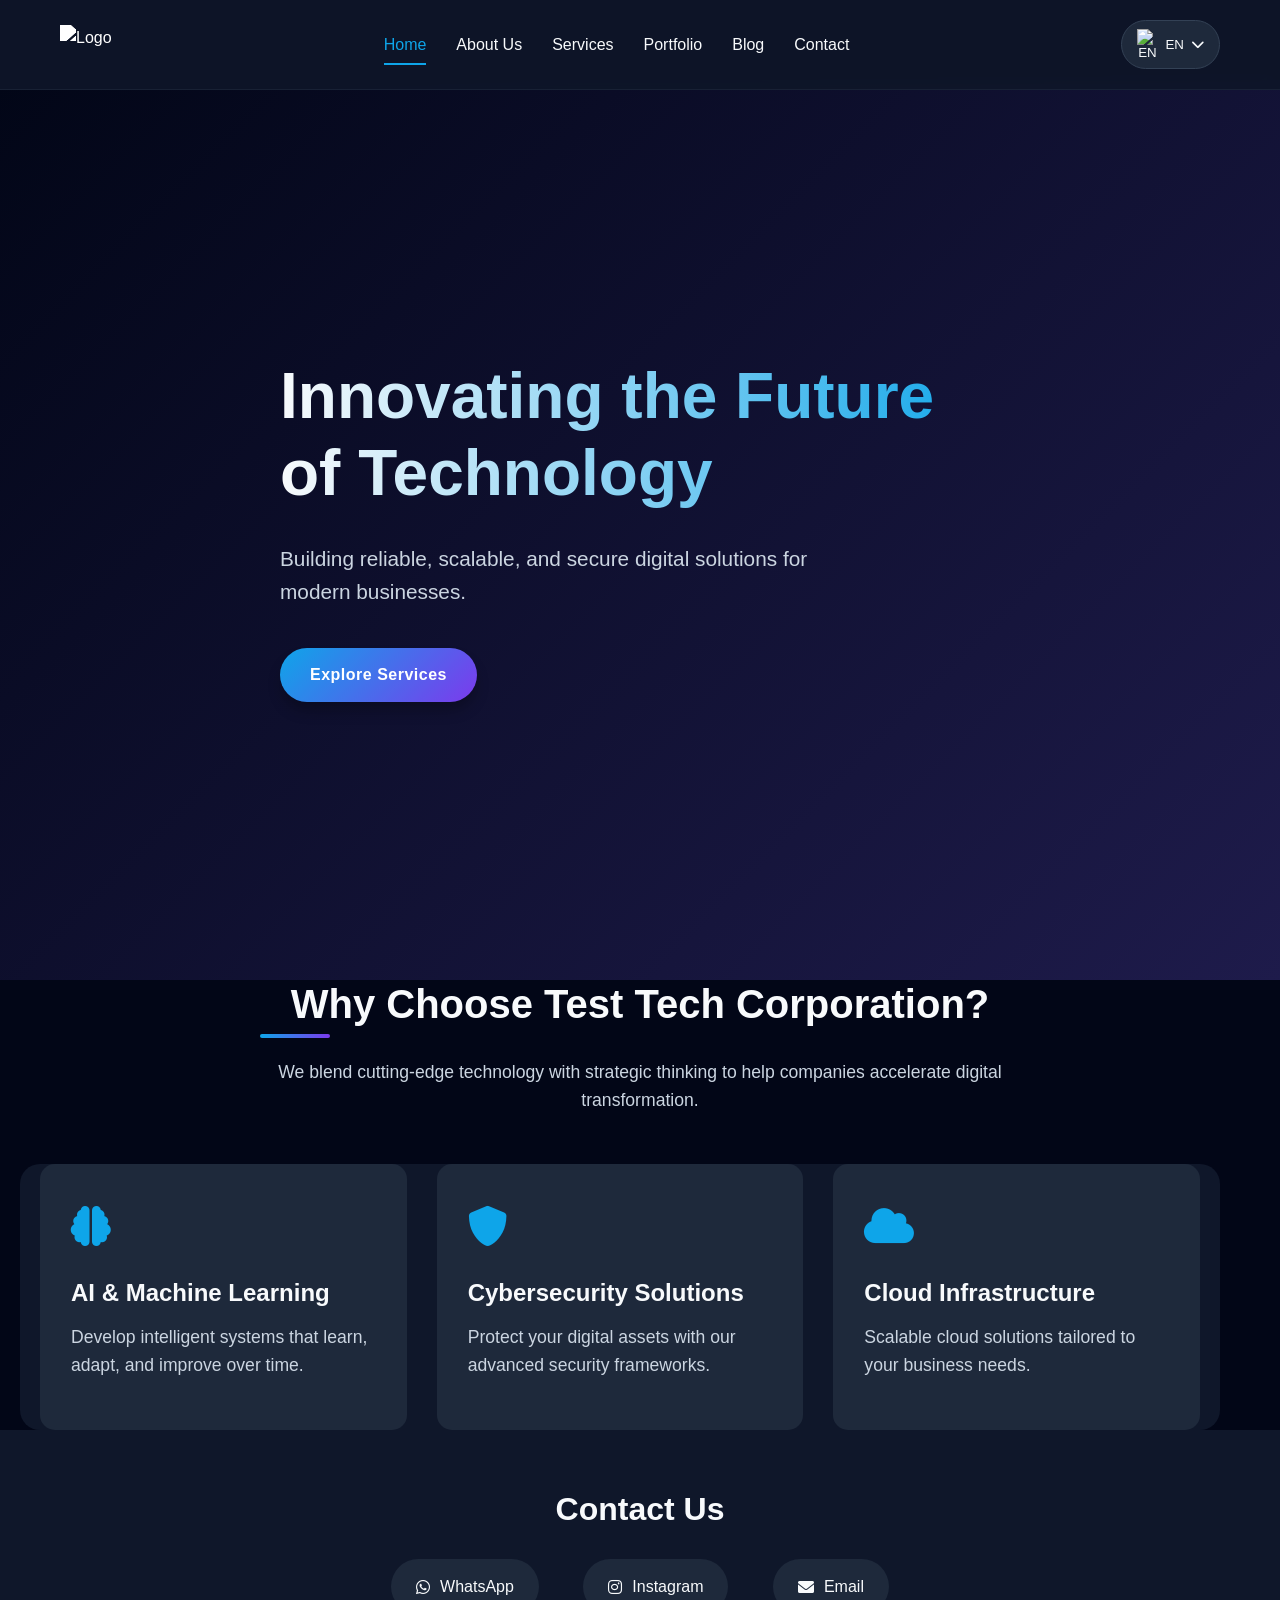
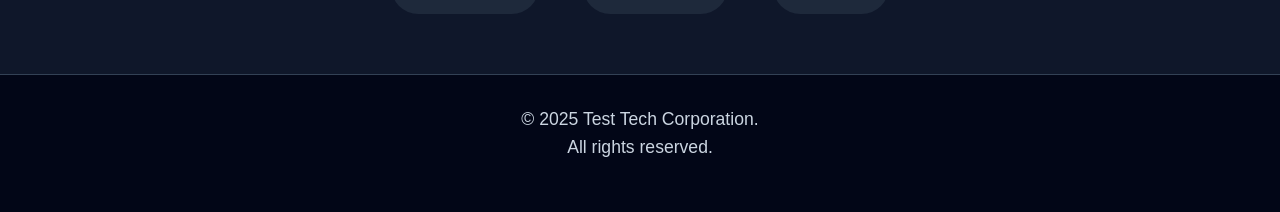
==== index.html @ 6e0b2f10 "index.html" ====
<!DOCTYPE html>
<html lang="en">
<head>
  <meta charset="UTF-8" />
  <meta name="viewport" content="width=device-width, initial-scale=1.0" />
  <title>Test Tech Corporation | Innovative Technology Solutions</title>
  
  <!-- Style -->
  <link rel="stylesheet" href="https://cdnjs.cloudflare.com/ajax/libs/font-awesome/6.0.0-beta3/css/all.min.css">
  <style>
    /* CSS Reset and Base Styles */
    * {
      margin: 0;
      padding: 0;
      box-sizing: border-box;
      font-family: 'Segoe UI', Tahoma, Geneva, Verdana, sans-serif;
    }

    :root {
      --primary-color: #0ea5e9;
      --primary-dark: #0284c7;
      --secondary-color: #7c3aed;
      --dark-bg: #0f172a;
      --darker-bg: #020617;
      --card-bg: #1e293b;
      --card-hover: #334155;
      --text-light: #f8fafc;
      --text-gray: #cbd5e1;
      --border-color: #334155;
      --success-color: #10b981;
      --shadow: 0 10px 15px -3px rgba(0, 0, 0, 0.3);
      --transition: all 0.3s ease;
    }

    body {
      background-color: var(--darker-bg);
      color: var(--text-light);
      line-height: 1.6;
      overflow-x: hidden;
    }

    .container {
      width: 100%;
      max-width: 1200px;
      margin: 0 auto;
      padding: 0 20px;
    }

    a {
      text-decoration: none;
      color: inherit;
      transition: var(--transition);
    }

    .btn {
      display: inline-block;
      background: linear-gradient(135deg, var(--primary-color), var(--secondary-color));
      color: white;
      padding: 14px 30px;
      border-radius: 50px;
      font-weight: 600;
      letter-spacing: 0.5px;
      border: none;
      cursor: pointer;
      transition: var(--transition);
      text-align: center;
      box-shadow: var(--shadow);
    }

    .btn:hover {
      transform: translateY(-3px);
      box-shadow: 0 15px 20px -5px rgba(14, 165, 233, 0.3);
    }

    section {
      padding: 80px 0;
    }

    h1, h2, h3, h4 {
      font-weight: 700;
      line-height: 1.2;
      margin-bottom: 20px;
    }

    h1 {
      font-size: 3.5rem;
    }

    h2 {
      font-size: 2.5rem;
      position: relative;
      display: inline-block;
    }

    h2:after {
      content: '';
      position: absolute;
      bottom: -10px;
      left: 0;
      width: 70px;
      height: 4px;
      background: linear-gradient(90deg, var(--primary-color), var(--secondary-color));
      border-radius: 2px;
    }

    p {
      color: var(--text-gray);
      font-size: 1.1rem;
      margin-bottom: 20px;
    }

    /* Header & Navigation */
    header {
      position: fixed;
      top: 0;
      left: 0;
      width: 100%;
      z-index: 1000;
      background-color: rgba(15, 23, 42, 0.9);
      backdrop-filter: blur(10px);
      border-bottom: 1px solid rgba(51, 65, 85, 0.3);
      transition: var(--transition);
    }

    header.scrolled {
      padding: 5px 0;
      box-shadow: 0 5px 20px rgba(0, 0, 0, 0.2);
    }

    .navbar {
      display: flex;
      justify-content: space-between;
      align-items: center;
      padding: 20px 0;
    }

    .logo {
      height: 40px;
      filter: brightness(0) invert(1);
    }

    #nav-menu {
      display: flex;
      gap: 30px;
    }

    #nav-menu a {
      position: relative;
      font-weight: 500;
      padding: 8px 0;
    }

    #nav-menu a:after {
      content: '';
      position: absolute;
      bottom: 0;
      left: 0;
      width: 0;
      height: 2px;
      background: var(--primary-color);
      transition: width 0.3s ease;
    }

    #nav-menu a:hover:after,
    #nav-menu a.active:after {
      width: 100%;
    }

    #nav-menu a.active {
      color: var(--primary-color);
    }

    /* Language Switcher */
    .language-switcher {
      position: relative;
    }

    .lang-btn {
      background: var(--card-bg);
      border: 1px solid var(--border-color);
      border-radius: 50px;
      padding: 8px 15px;
      color: var(--text-light);
      cursor: pointer;
      display: flex;
      align-items: center;
      gap: 8px;
      transition: var(--transition);
    }

    .lang-btn:hover {
      background: var(--card-hover);
    }

    .lang-dropdown {
      position: absolute;
      top: 100%;
      right: 0;
      background: var(--card-bg);
      border-radius: 10px;
      padding: 10px;
      min-width: 120px;
      box-shadow: var(--shadow);
      display: none;
      flex-direction: column;
      gap: 5px;
      z-index: 100;
      border: 1px solid var(--border-color);
    }

    .lang-dropdown.show {
      display: flex;
    }

    .lang-dropdown button {
      background: transparent;
      border: none;
      color: var(--text-light);
      padding: 8px 15px;
      border-radius: 5px;
      cursor: pointer;
      display: flex;
      align-items: center;
      gap: 10px;
      transition: var(--transition);
    }

    .lang-dropdown button:hover {
      background: var(--card-hover);
    }

    /* Mobile Navigation */
    #nav-toggle {
      display: none;
      background: transparent;
      border: none;
      color: var(--text-light);
      font-size: 1.5rem;
      cursor: pointer;
    }

    #mobile-nav-menu {
      display: none;
      flex-direction: column;
      background: var(--card-bg);
      padding: 20px;
      border-top: 1px solid var(--border-color);
      position: absolute;
      top: 100%;
      left: 0;
      width: 100%;
      z-index: 999;
    }

    #mobile-nav-menu a {
      padding: 15px 0;
      border-bottom: 1px solid var(--border-color);
      font-weight: 500;
    }

    #mobile-nav-menu a:last-child {
      border-bottom: none;
    }

    #mobile-nav-menu a.active {
      color: var(--primary-color);
    }

    /* Hero Section */
    .hero {
      position: relative;
      min-height: 100vh;
      display: flex;
      align-items: center;
      overflow: hidden;
      margin-top: 80px;
    }

    .hero-video {
      position: absolute;
      top: 0;
      left: 0;
      width: 100%;
      height: 100%;
      object-fit: cover;
      opacity: 0.2;
      filter: brightness(0.4);
    }

    .hero-content {
      position: relative;
      z-index: 2;
      max-width: 800px;
      padding: 40px;
    }

    .hero-content h1 {
      font-size: 4rem;
      background: linear-gradient(90deg, var(--text-light), var(--primary-color));
      -webkit-background-clip: text;
      -webkit-text-fill-color: transparent;
      margin-bottom: 30px;
    }

    .hero-content p {
      font-size: 1.3rem;
      max-width: 600px;
      margin-bottom: 40px;
    }

    /* Intro Section */
    .intro {
      text-align: center;
      max-width: 800px;
      margin: 0 auto;
    }

    .intro h2 {
      margin-bottom: 30px;
    }

    /* Features Section */
    .features {
      background: var(--dark-bg);
      border-radius: 20px;
      margin: 0 20px;
    }

    .features-grid {
      display: grid;
      grid-template-columns: repeat(auto-fit, minmax(300px, 1fr));
      gap: 30px;
      margin-top: 50px;
    }

    .feature-card {
      background: var(--card-bg);
      border-radius: 15px;
      padding: 30px;
      transition: var(--transition);
      border: 1px solid transparent;
    }

    .feature-card:hover {
      transform: translateY(-10px);
      border-color: var(--primary-color);
      box-shadow: var(--shadow);
    }

    .feature-icon {
      font-size: 2.5rem;
      color: var(--primary-color);
      margin-bottom: 20px;
    }

    .feature-card h3 {
      font-size: 1.5rem;
      margin-bottom: 15px;
    }

    /* Contact Links */
    .contact-links {
      background: var(--dark-bg);
      padding: 60px 0;
      text-align: center;
    }

    .contact-links h3 {
      margin-bottom: 30px;
      font-size: 2rem;
    }

    .contact-links a {
      display: inline-flex;
      align-items: center;
      gap: 10px;
      margin: 0 20px;
      padding: 15px 25px;
      background: var(--card-bg);
      border-radius: 50px;
      font-weight: 500;
      transition: var(--transition);
    }

    .contact-links a:hover {
      background: var(--primary-color);
      transform: translateY(-3px);
    }

    /* Footer */
    footer {
      background: var(--darker-bg);
      text-align: center;
      padding: 30px 0;
      border-top: 1px solid var(--border-color);
      font-size: 0.9rem;
      color: var(--text-gray);
    }

    /* Language Content */
    .lang-content {
      display: none;
    }

    .lang-content.active {
      display: block;
    }

    /* Responsive Styles */
    @media (max-width: 992px) {
      h1 {
        font-size: 3rem;
      }
      
      h2 {
        font-size: 2.2rem;
      }
      
      .hero-content h1 {
        font-size: 3rem;
      }
    }

    @media (max-width: 768px) {
      #nav-menu {
        display: none;
      }
      
      #nav-toggle {
        display: block;
      }
      
      .hero {
        min-height: 80vh;
      }
      
      .hero-content {
        padding: 20px;
        text-align: center;
      }
      
      .hero-content h1 {
        font-size: 2.5rem;
      }
      
      .hero-content p {
        font-size: 1.1rem;
      }
      
      .contact-links a {
        display: flex;
        justify-content: center;
        margin: 15px auto;
        max-width: 250px;
      }
      
      .features {
        margin: 0 10px;
      }
    }

    @media (max-width: 576px) {
      h1 {
        font-size: 2.5rem;
      }
      
      h2 {
        font-size: 2rem;
      }
      
      section {
        padding: 60px 0;
      }
      
      .feature-card {
        padding: 20px;
      }
    }
  </style>
</head>
<body>

<header>
  <div class="container">
    <div class="navbar">
      <img src="https://via.placeholder.com/150x40/0ea5e9/ffffff?text=Test+Tech" alt="Logo" class="logo">
      
      <!-- Desktop Navigation -->
      <nav id="nav-menu">
        <a href="index.html" class="active">Home</a>
        <a href="about.html">About Us</a>
        <a href="services.html">Services</a>
        <a href="portfolio.html">Portfolio</a>
        <a href="blog.html">Blog</a>
        <a href="contact.html">Contact</a>
      </nav>

      <!-- Language Selector dropdown -->
      <div class="language-switcher">
        <button class="lang-btn" id="lang-btn">
          <img src="https://flagcdn.com/w20/gb.png" width="20" alt="EN">
          <span>EN</span>
          <i class="fas fa-chevron-down"></i>
        </button>
        <div class="lang-dropdown" id="lang-dropdown">
          <button onclick="setLanguage('en')">
            <img src="https://flagcdn.com/w20/gb.png" width="20" alt="EN">
            <span>English</span>
          </button>
          <button onclick="setLanguage('sr')">
            <img src="https://flagcdn.com/w20/rs.png" width="20" alt="SR">
            <span>Srpski</span>
          </button>
          <button onclick="setLanguage('de')">
            <img src="https://flagcdn.com/w20/de.png" width="20" alt="DE">
            <span>Deutsch</span>
          </button>
          <button onclick="setLanguage('es')">
            <img src="https://flagcdn.com/w20/es.png" width="20" alt="ES">
            <span>Español</span>
          </button>
        </div>
      </div>

      <!-- Mobile menu toggle -->
      <button id="nav-toggle">☰</button>
    </div>

    <!-- Mobile Navigation -->
    <nav id="mobile-nav-menu" class="mobile-nav">
      <a href="index.html" class="active">Home</a>
      <a href="about.html">About Us</a>
      <a href="services.html">Services</a>
      <a href="portfolio.html">Portfolio</a>
      <a href="blog.html">Blog</a>
      <a href="contact.html">Contact</a>
    </nav>
  </div>
</header>

<section class="hero">
  <div class="hero-video-placeholder" style="position: absolute; top: 0; left: 0; width: 100%; height: 100%; background: linear-gradient(135deg, var(--darker-bg), #1e1b4b);"></div>
  <div class="hero-content container">
    <h1 class="lang-content active" data-lang="en">Innovating the Future of Technology</h1>
    <h1 class="lang-content" data-lang="sr">Inoviranje budućnosti tehnologije</h1>
    <h1 class="lang-content" data-lang="de">Die Zukunft der Technologie gestalten</h1>
    <h1 class="lang-content" data-lang="es">Innovando el futuro de la tecnología</h1>
    
    <p class="lang-content active" data-lang="en">Building reliable, scalable, and secure digital solutions for modern businesses.</p>
    <p class="lang-content" data-lang="sr">Izgradnja pouzdanih, skalabilnih i sigurnih digitalnih rešenja za moderne kompanije.</p>
    <p class="lang-content" data-lang="de">Zuverlässige, skalierbare und sichere digitale Lösungen für moderne Unternehmen.</p>
    <p class="lang-content" data-lang="es">Construyendo soluciones digitales fiables, escalables y seguras para empresas modernas.</p>
    
    <a href="services.html" class="btn">
      <span class="lang-content active" data-lang="en">Explore Services</span>
      <span class="lang-content" data-lang="sr">Pogledajte usluge</span>
      <span class="lang-content" data-lang="de">Dienstleistungen entdecken</span>
      <span class="lang-content" data-lang="es">Explorar servicios</span>
    </a>
  </div>
</section>

<section class="intro container">
  <h2 class="lang-content active" data-lang="en">Why Choose Test Tech Corporation?</h2>
  <h2 class="lang-content" data-lang="sr">Zašto izabrati Test Tech Corporation?</h2>
  <h2 class="lang-content" data-lang="de">Warum Test Tech Corporation wählen?</h2>
  <h2 class="lang-content" data-lang="es">¿Por qué elegir Test Tech Corporation?</h2>
  
  <p class="lang-content active" data-lang="en">We blend cutting-edge technology with strategic thinking to help companies accelerate digital transformation.</p>
  <p class="lang-content" data-lang="sr">Kombinujemo najsavremeniju tehnologiju sa strateškim razmišljanjem kako bismo pomogli kompanijama da ubrzaju digitalnu transformaciju.</p>
  <p class="lang-content" data-lang="de">Wir verbinden modernste Technologie mit strategischem Denken, um Unternehmen bei der Beschleunigung der digitalen Transformation zu unterstützen.</p>
  <p class="lang-content" data-lang="es">Combinamos tecnología de vanguardia con pensamiento estratégico para ayudar a las empresas a acelerar la transformación digital.</p>
</section>

<section class="features container">
  <div class="features-grid">
    <div class="feature-card">
      <div class="feature-icon">
        <i class="fas fa-brain"></i>
      </div>
      <h3 class="lang-content active" data-lang="en">AI & Machine Learning</h3>
      <h3 class="lang-content" data-lang="sr">AI & Mašinsko učenje</h3>
      <h3 class="lang-content" data-lang="de">KI & Maschinelles Lernen</h3>
      <h3 class="lang-content" data-lang="es">IA & Aprendizaje automático</h3>
      <p class="lang-content active" data-lang="en">Develop intelligent systems that learn, adapt, and improve over time.</p>
      <p class="lang-content" data-lang="sr">Razvijamo inteligentne sisteme koji uče, prilagođavaju se i poboljšavaju tokom vremena.</p>
      <p class="lang-content" data-lang="de">Entwicklung intelligenter Systeme, die lernen, sich anpassen und sich im Laufe der Zeit verbessern.</p>
      <p class="lang-content" data-lang="es">Desarrollamos sistemas inteligentes que aprenden, se adaptan y mejoran con el tiempo.</p>
    </div>
    
    <div class="feature-card">
      <div class="feature-icon">
        <i class="fas fa-shield-alt"></i>
      </div>
      <h3 class="lang-content active" data-lang="en">Cybersecurity Solutions</h3>
      <h3 class="lang-content" data-lang="sr">Rešenja za kibernetičku bezbednost</h3>
      <h3 class="lang-content" data-lang="de">Cybersicherheitslösungen</h3>
      <h3 class="lang-content" data-lang="es">Soluciones de ciberseguridad</h3>
      <p class="lang-content active" data-lang="en">Protect your digital assets with our advanced security frameworks.</p>
      <p class="lang-content" data-lang="sr">Zaštitite svoje digitalne resurse našim naprednim bezbednosnim sistemima.</p>
      <p class="lang-content" data-lang="de">Schützen Sie Ihre digitalen Assets mit unseren fortschrittlichen Sicherheitsframeworks.</p>
      <p class="lang-content" data-lang="es">Proteja sus activos digitales con nuestros marcos de seguridad avanzados.</p>
    </div>
    
    <div class="feature-card">
      <div class="feature-icon">
        <i class="fas fa-cloud"></i>
      </div>
      <h3 class="lang-content active" data-lang="en">Cloud Infrastructure</h3>
      <h3 class="lang-content" data-lang="sr">Cloud infrastruktura</h3>
      <h3 class="lang-content" data-lang="de">Cloud-Infrastruktur</h3>
      <h3 class="lang-content" data-lang="es">Infraestructura en la nube</h3>
      <p class="lang-content active" data-lang="en">Scalable cloud solutions tailored to your business needs.</p>
      <p class="lang-content" data-lang="sr">Skalabilna cloud rešenja prilagođena vašim poslovnim potrebama.</p>
      <p class="lang-content" data-lang="de">Skalierbare Cloud-Lösungen, die auf Ihre Geschäftsanforderungen zugeschnitten sind.</p>
      <p class="lang-content" data-lang="es">Soluciones escalables en la nube adaptadas a las necesidades de su negocio.</p>
    </div>
  </div>
</section>

<section class="contact-links">
  <div class="container">
    <h3 class="lang-content active" data-lang="en">Contact Us</h3>
    <h3 class="lang-content" data-lang="sr">Kontaktirajte nas</h3>
    <h3 class="lang-content" data-lang="de">Kontaktieren Sie uns</h3>
    <h3 class="lang-content" data-lang="es">Contáctenos</h3>
    
    <div class="contact-links-container">
      <a href="https://wa.me/1234567890" target="_blank">
        <i class="fab fa-whatsapp"></i>
        <span class="lang-content active" data-lang="en">WhatsApp</span>
        <span class="lang-content" data-lang="sr">WhatsApp</span>
        <span class="lang-content" data-lang="de">WhatsApp</span>
        <span class="lang-content" data-lang="es">WhatsApp</span>
      </a>
      <a href="https://instagram.com/yourprofile" target="_blank">
        <i class="fab fa-instagram"></i>
        <span class="lang-content active" data-lang="en">Instagram</span>
        <span class="lang-content" data-lang="sr">Instagram</span>
        <span class="lang-content" data-lang="de">Instagram</span>
        <span class="lang-content" data-lang="es">Instagram</span>
      </a>
      <a href="mailto:info@testtechcorp.com">
        <i class="fas fa-envelope"></i>
        <span class="lang-content active" data-lang="en">Email</span>
        <span class="lang-content" data-lang="sr">Email</span>
        <span class="lang-content" data-lang="de">E-Mail</span>
        <span class="lang-content" data-lang="es">Correo</span>
      </a>
    </div>
  </div>
</section>

<footer>
  <div class="container">
    <p>© 2025 Test Tech Corporation. <span class="lang-content active" data-lang="en">All rights reserved.</span>
    <span class="lang-content" data-lang="sr">Sva prava zadržana.</span>
    <span class="lang-content" data-lang="de">Alle Rechte vorbehalten.</span>
    <span class="lang-content" data-lang="es">Todos los derechos reservados.</span></p>
  </div>
</footer>

<!-- JavaScript -->
<script>
  // Language switching functionality
  let currentLanguage = 'en';
  
  function setLanguage(lang) {
    currentLanguage = lang;
    
    // Update all language-specific content
    document.querySelectorAll('.lang-content').forEach(el => {
      el.classList.remove('active');
      if (el.getAttribute('data-lang') === lang) {
        el.classList.add('active');
      }
    });
    
    // Update language button
    const langBtn = document.getElementById('lang-btn');
    const langText = langBtn.querySelector('span');
    const langImg = langBtn.querySelector('img');
    
    // Update button text and flag based on language
    const languages = {
      'en': { flag: 'https://flagcdn.com/w20/gb.png', text: 'EN' },
      'sr': { flag: 'https://flagcdn.com/w20/rs.png', text: 'SR' },
      'de': { flag: 'https://flagcdn.com/w20/de.png', text: 'DE' },
      'es': { flag: 'https://flagcdn.com/w20/es.png', text: 'ES' }
    };
    
    langImg.src = languages[lang].flag;
    langText.textContent = languages[lang].text;
    
    // Close dropdown
    document.getElementById('lang-dropdown').classList.remove('show');
    
    // Save language preference to localStorage
    localStorage.setItem('preferredLanguage', lang);
    
    // Update page title based on language
    const titles = {
      'en': 'Test Tech Corporation | Innovative Technology Solutions',
      'sr': 'Test Tech Corporation | Inovativna tehnološka rešenja',
      'de': 'Test Tech Corporation | Innovative Technologielösungen',
      'es': 'Test Tech Corporation | Soluciones tecnológicas innovadoras'
    };
    document.title = titles[lang] || titles['en'];
  }
  
  // Language dropdown toggle
  document.getElementById('lang-btn').addEventListener('click', function(e) {
    e.stopPropagation();
    document.getElementById('lang-dropdown').classList.toggle('show');
  });
  
  // Close dropdown when clicking outside
  document.addEventListener('click', function() {
    document.getElementById('lang-dropdown').classList.remove('show');
  });
  
  // Mobile menu toggle
  document.getElementById('nav-toggle').addEventListener('click', function() {
    const mobileMenu = document.getElementById('mobile-nav-menu');
    mobileMenu.style.display = mobileMenu.style.display === 'flex' ? 'none' : 'flex';
  });
  
  // Header scroll effect
  window.addEventListener('scroll', function() {
    const header = document.querySelector('header');
    if (window.scrollY > 50) {
      header.classList.add('scrolled');
    } else {
      header.classList.remove('scrolled');
    }
  });
  
  // Load preferred language from localStorage
  document.addEventListener('DOMContentLoaded', function() {
    const savedLanguage = localStorage.getItem('preferredLanguage') || 'en';
    setLanguage(savedLanguage);
    
    // Initialize mobile menu as hidden
    document.getElementById('mobile-nav-menu').style.display = 'none';
    
    // Smooth scrolling for anchor links
    document.querySelectorAll('a[href^="#"]').forEach(anchor => {
      anchor.addEventListener('click', function(e) {
        e.preventDefault();
        const targetId = this.getAttribute('href');
        if (targetId === '#') return;
        
        const targetElement = document.querySelector(targetId);
        if (targetElement) {
          window.scrollTo({
            top: targetElement.offsetTop - 80,
            behavior: 'smooth'
          });
        }
      });
    });
  });
  
  // Function to handle language switching on other pages
  // This would be included in a separate JS file for other pages
  function initLanguageSwitcher() {
    // This function would be called on other pages to initialize language
    const savedLanguage = localStorage.getItem('preferredLanguage') || 'en';
    setLanguage(savedLanguage);
  }
</script>

</body>
</html>
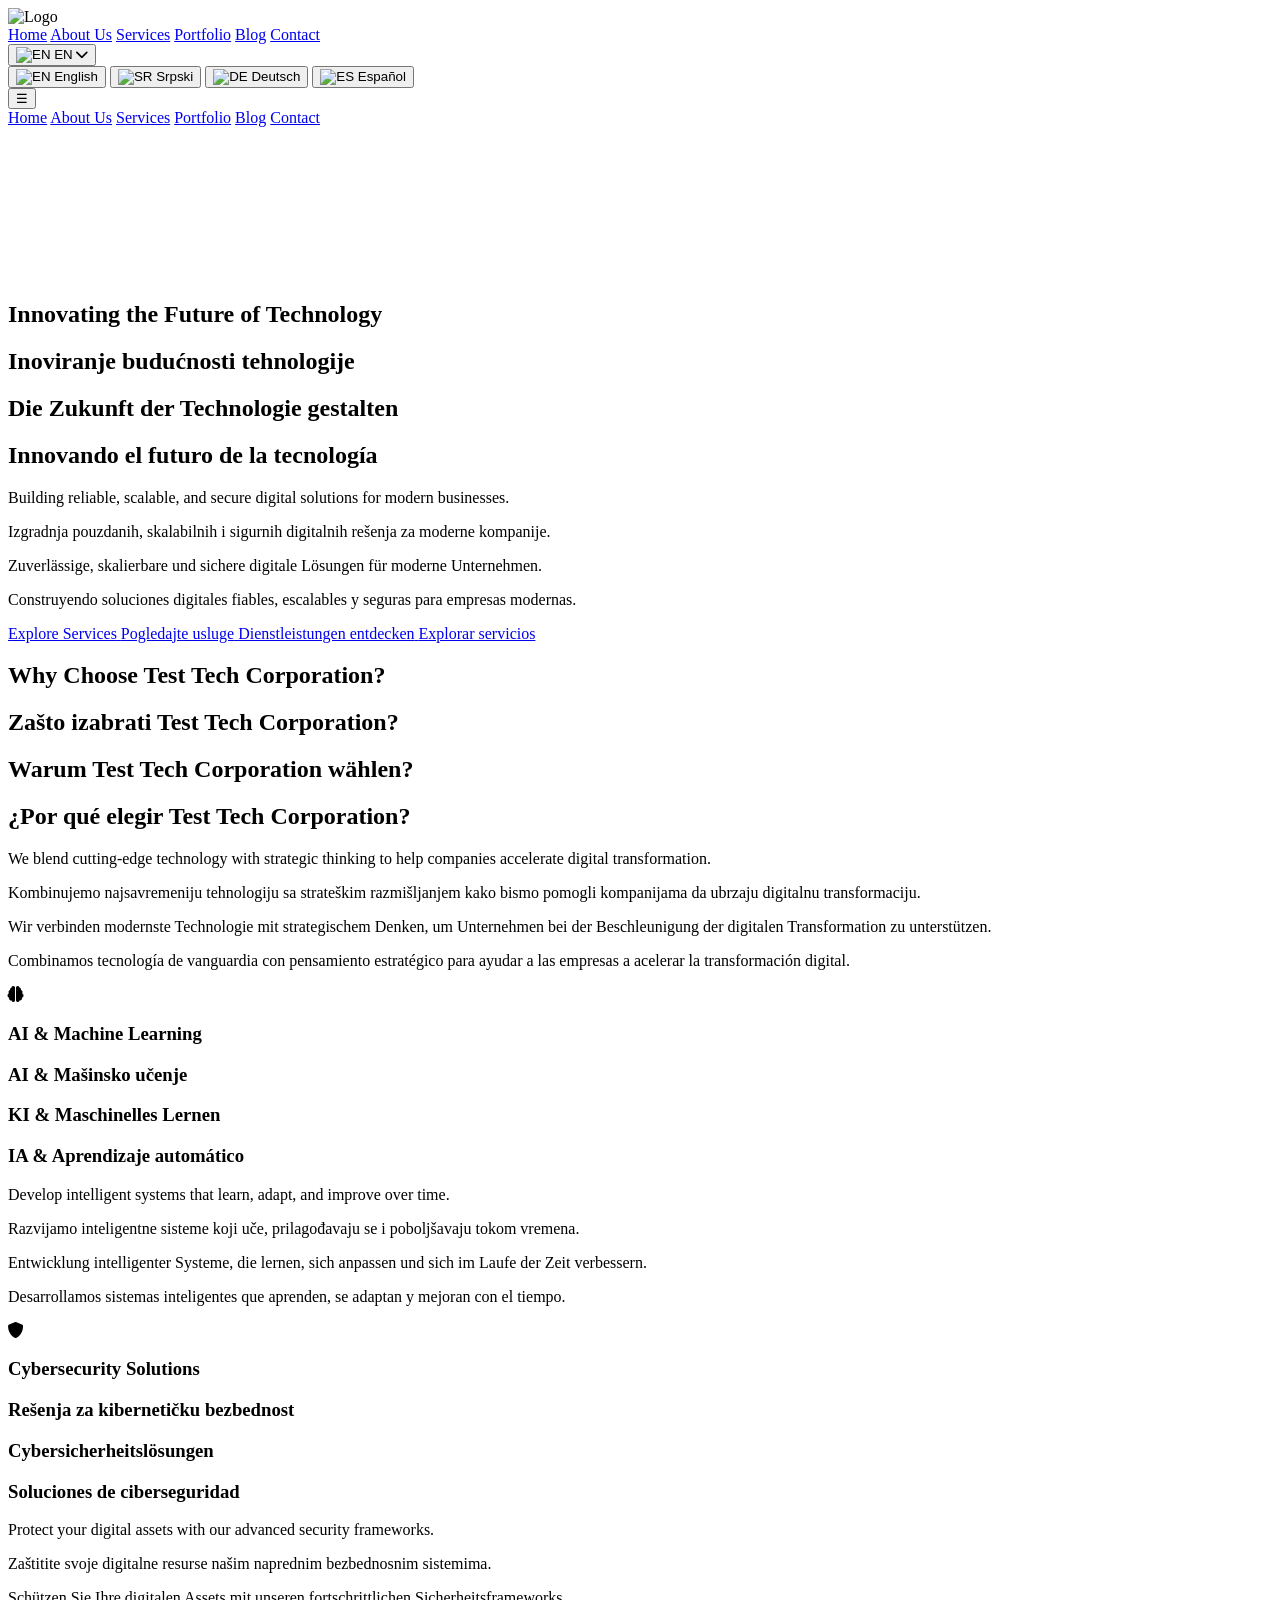
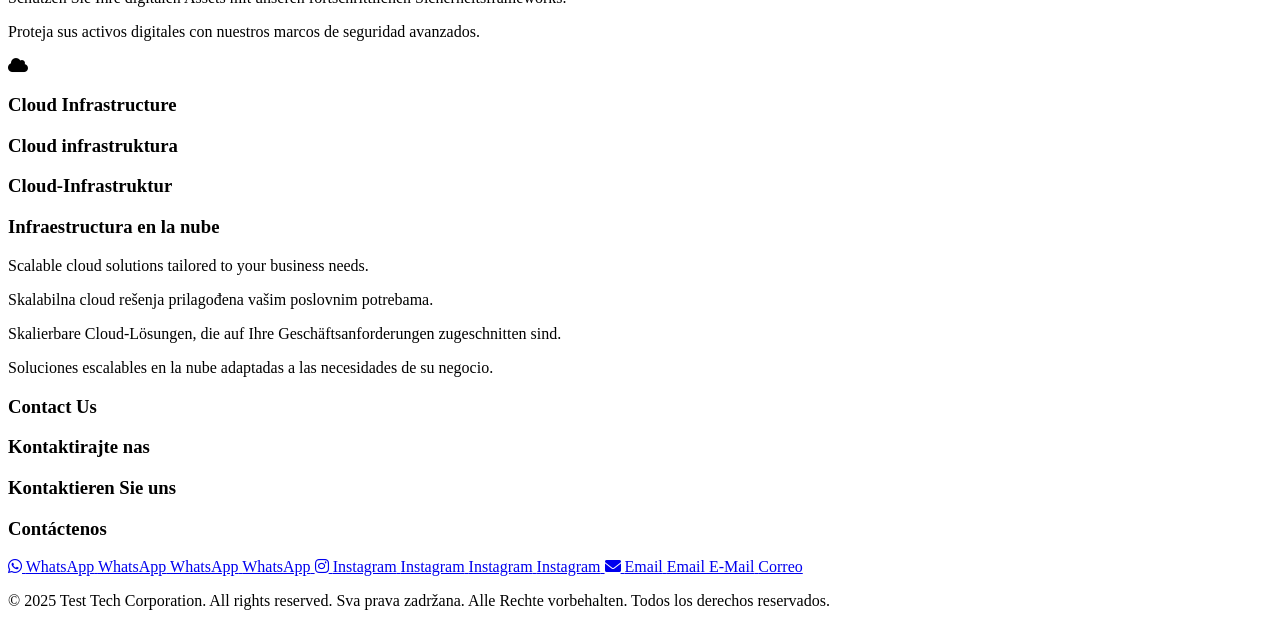
==== commit c7695de5: "index.html" ====
--- a/index.html
+++ b/index.html
@@ -6,528 +6,18 @@
   <title>Test Tech Corporation | Innovative Technology Solutions</title>
   
   <!-- Style -->
+  <link rel="stylesheet" href="assets/css/style.css" />
+  
+  <!-- Font Awesome -->
   <link rel="stylesheet" href="https://cdnjs.cloudflare.com/ajax/libs/font-awesome/6.0.0-beta3/css/all.min.css">
-  <style>
-    /* CSS Reset and Base Styles */
-    * {
-      margin: 0;
-      padding: 0;
-      box-sizing: border-box;
-      font-family: 'Segoe UI', Tahoma, Geneva, Verdana, sans-serif;
-    }
-
-    :root {
-      --primary-color: #0ea5e9;
-      --primary-dark: #0284c7;
-      --secondary-color: #7c3aed;
-      --dark-bg: #0f172a;
-      --darker-bg: #020617;
-      --card-bg: #1e293b;
-      --card-hover: #334155;
-      --text-light: #f8fafc;
-      --text-gray: #cbd5e1;
-      --border-color: #334155;
-      --success-color: #10b981;
-      --shadow: 0 10px 15px -3px rgba(0, 0, 0, 0.3);
-      --transition: all 0.3s ease;
-    }
-
-    body {
-      background-color: var(--darker-bg);
-      color: var(--text-light);
-      line-height: 1.6;
-      overflow-x: hidden;
-    }
-
-    .container {
-      width: 100%;
-      max-width: 1200px;
-      margin: 0 auto;
-      padding: 0 20px;
-    }
-
-    a {
-      text-decoration: none;
-      color: inherit;
-      transition: var(--transition);
-    }
-
-    .btn {
-      display: inline-block;
-      background: linear-gradient(135deg, var(--primary-color), var(--secondary-color));
-      color: white;
-      padding: 14px 30px;
-      border-radius: 50px;
-      font-weight: 600;
-      letter-spacing: 0.5px;
-      border: none;
-      cursor: pointer;
-      transition: var(--transition);
-      text-align: center;
-      box-shadow: var(--shadow);
-    }
-
-    .btn:hover {
-      transform: translateY(-3px);
-      box-shadow: 0 15px 20px -5px rgba(14, 165, 233, 0.3);
-    }
-
-    section {
-      padding: 80px 0;
-    }
-
-    h1, h2, h3, h4 {
-      font-weight: 700;
-      line-height: 1.2;
-      margin-bottom: 20px;
-    }
-
-    h1 {
-      font-size: 3.5rem;
-    }
-
-    h2 {
-      font-size: 2.5rem;
-      position: relative;
-      display: inline-block;
-    }
-
-    h2:after {
-      content: '';
-      position: absolute;
-      bottom: -10px;
-      left: 0;
-      width: 70px;
-      height: 4px;
-      background: linear-gradient(90deg, var(--primary-color), var(--secondary-color));
-      border-radius: 2px;
-    }
-
-    p {
-      color: var(--text-gray);
-      font-size: 1.1rem;
-      margin-bottom: 20px;
-    }
-
-    /* Header & Navigation */
-    header {
-      position: fixed;
-      top: 0;
-      left: 0;
-      width: 100%;
-      z-index: 1000;
-      background-color: rgba(15, 23, 42, 0.9);
-      backdrop-filter: blur(10px);
-      border-bottom: 1px solid rgba(51, 65, 85, 0.3);
-      transition: var(--transition);
-    }
-
-    header.scrolled {
-      padding: 5px 0;
-      box-shadow: 0 5px 20px rgba(0, 0, 0, 0.2);
-    }
-
-    .navbar {
-      display: flex;
-      justify-content: space-between;
-      align-items: center;
-      padding: 20px 0;
-    }
-
-    .logo {
-      height: 40px;
-      filter: brightness(0) invert(1);
-    }
-
-    #nav-menu {
-      display: flex;
-      gap: 30px;
-    }
-
-    #nav-menu a {
-      position: relative;
-      font-weight: 500;
-      padding: 8px 0;
-    }
-
-    #nav-menu a:after {
-      content: '';
-      position: absolute;
-      bottom: 0;
-      left: 0;
-      width: 0;
-      height: 2px;
-      background: var(--primary-color);
-      transition: width 0.3s ease;
-    }
-
-    #nav-menu a:hover:after,
-    #nav-menu a.active:after {
-      width: 100%;
-    }
-
-    #nav-menu a.active {
-      color: var(--primary-color);
-    }
-
-    /* Language Switcher */
-    .language-switcher {
-      position: relative;
-    }
-
-    .lang-btn {
-      background: var(--card-bg);
-      border: 1px solid var(--border-color);
-      border-radius: 50px;
-      padding: 8px 15px;
-      color: var(--text-light);
-      cursor: pointer;
-      display: flex;
-      align-items: center;
-      gap: 8px;
-      transition: var(--transition);
-    }
-
-    .lang-btn:hover {
-      background: var(--card-hover);
-    }
-
-    .lang-dropdown {
-      position: absolute;
-      top: 100%;
-      right: 0;
-      background: var(--card-bg);
-      border-radius: 10px;
-      padding: 10px;
-      min-width: 120px;
-      box-shadow: var(--shadow);
-      display: none;
-      flex-direction: column;
-      gap: 5px;
-      z-index: 100;
-      border: 1px solid var(--border-color);
-    }
-
-    .lang-dropdown.show {
-      display: flex;
-    }
-
-    .lang-dropdown button {
-      background: transparent;
-      border: none;
-      color: var(--text-light);
-      padding: 8px 15px;
-      border-radius: 5px;
-      cursor: pointer;
-      display: flex;
-      align-items: center;
-      gap: 10px;
-      transition: var(--transition);
-    }
-
-    .lang-dropdown button:hover {
-      background: var(--card-hover);
-    }
-
-    /* Mobile Navigation */
-    #nav-toggle {
-      display: none;
-      background: transparent;
-      border: none;
-      color: var(--text-light);
-      font-size: 1.5rem;
-      cursor: pointer;
-    }
-
-    #mobile-nav-menu {
-      display: none;
-      flex-direction: column;
-      background: var(--card-bg);
-      padding: 20px;
-      border-top: 1px solid var(--border-color);
-      position: absolute;
-      top: 100%;
-      left: 0;
-      width: 100%;
-      z-index: 999;
-    }
-
-    #mobile-nav-menu a {
-      padding: 15px 0;
-      border-bottom: 1px solid var(--border-color);
-      font-weight: 500;
-    }
-
-    #mobile-nav-menu a:last-child {
-      border-bottom: none;
-    }
-
-    #mobile-nav-menu a.active {
-      color: var(--primary-color);
-    }
-
-    /* Hero Section */
-    .hero {
-      position: relative;
-      min-height: 100vh;
-      display: flex;
-      align-items: center;
-      overflow: hidden;
-      margin-top: 80px;
-    }
-
-    .hero-video {
-      position: absolute;
-      top: 0;
-      left: 0;
-      width: 100%;
-      height: 100%;
-      object-fit: cover;
-      opacity: 0.2;
-      filter: brightness(0.4);
-    }
-
-    .hero-content {
-      position: relative;
-      z-index: 2;
-      max-width: 800px;
-      padding: 40px;
-    }
-
-    .hero-content h1 {
-      font-size: 4rem;
-      background: linear-gradient(90deg, var(--text-light), var(--primary-color));
-      -webkit-background-clip: text;
-      -webkit-text-fill-color: transparent;
-      margin-bottom: 30px;
-    }
-
-    .hero-content p {
-      font-size: 1.3rem;
-      max-width: 600px;
-      margin-bottom: 40px;
-    }
-
-    /* Intro Section */
-    .intro {
-      text-align: center;
-      max-width: 800px;
-      margin: 0 auto;
-    }
-
-    .intro h2 {
-      margin-bottom: 30px;
-    }
-
-    /* Features Section */
-    .features {
-      background: var(--dark-bg);
-      border-radius: 20px;
-      margin: 0 20px;
-    }
-
-    .features-grid {
-      display: grid;
-      grid-template-columns: repeat(auto-fit, minmax(300px, 1fr));
-      gap: 30px;
-      margin-top: 50px;
-    }
-
-    .feature-card {
-      background: var(--card-bg);
-      border-radius: 15px;
-      padding: 30px;
-      transition: var(--transition);
-      border: 1px solid transparent;
-    }
-
-    .feature-card:hover {
-      transform: translateY(-10px);
-      border-color: var(--primary-color);
-      box-shadow: var(--shadow);
-    }
-
-    .feature-icon {
-      font-size: 2.5rem;
-      color: var(--primary-color);
-      margin-bottom: 20px;
-    }
-
-    .feature-card h3 {
-      font-size: 1.5rem;
-      margin-bottom: 15px;
-    }
-
-    /* Contact Links */
-    .contact-links {
-      background: var(--dark-bg);
-      padding: 60px 0;
-      text-align: center;
-    }
-
-    .contact-links h3 {
-      margin-bottom: 30px;
-      font-size: 2rem;
-    }
-
-    .contact-links a {
-      display: inline-flex;
-      align-items: center;
-      gap: 10px;
-      margin: 0 20px;
-      padding: 15px 25px;
-      background: var(--card-bg);
-      border-radius: 50px;
-      font-weight: 500;
-      transition: var(--transition);
-    }
-
-    .contact-links a:hover {
-      background: var(--primary-color);
-      transform: translateY(-3px);
-    }
-
-    /* Footer */
-    footer {
-      background: var(--darker-bg);
-      text-align: center;
-      padding: 30px 0;
-      border-top: 1px solid var(--border-color);
-      font-size: 0.9rem;
-      color: var(--text-gray);
-    }
-
-    /* Language Content */
-    .lang-content {
-      display: none;
-    }
-
-    .lang-content.active {
-      display: block;
-    }
-
-    /* Responsive Styles */
-    @media (max-width: 992px) {
-      h1 {
-        font-size: 3rem;
-      }
-      
-      h2 {
-        font-size: 2.2rem;
-      }
-      
-      .hero-content h1 {
-        font-size: 3rem;
-      }
-    }
-
-    @media (max-width: 768px) {
-      #nav-menu {
-        display: none;
-      }
-      
-      #nav-toggle {
-        display: block;
-      }
-      
-      .hero {
-        min-height: 80vh;
-      }
-      
-      .hero-content {
-        padding: 20px;
-        text-align: center;
-      }
-      
-      .hero-content h1 {
-        font-size: 2.5rem;
-      }
-      
-      .hero-content p {
-        font-size: 1.1rem;
-      }
-      
-      .contact-links a {
-        display: flex;
-        justify-content: center;
-        margin: 15px auto;
-        max-width: 250px;
-      }
-      
-      .features {
-        margin: 0 10px;
-      }
-    }
-
-    @media (max-width: 576px) {
-      h1 {
-        font-size: 2.5rem;
-      }
-      
-      h2 {
-        font-size: 2rem;
-      }
-      
-      section {
-        padding: 60px 0;
-      }
-      
-      .feature-card {
-        padding: 20px;
-      }
-    }
-  </style>
 </head>
 <body>
 
-<header>
+<header class="navbar">
   <div class="container">
-    <div class="navbar">
-      <img src="https://via.placeholder.com/150x40/0ea5e9/ffffff?text=Test+Tech" alt="Logo" class="logo">
-      
-      <!-- Desktop Navigation -->
-      <nav id="nav-menu">
-        <a href="index.html" class="active">Home</a>
-        <a href="about.html">About Us</a>
-        <a href="services.html">Services</a>
-        <a href="portfolio.html">Portfolio</a>
-        <a href="blog.html">Blog</a>
-        <a href="contact.html">Contact</a>
-      </nav>
-
-      <!-- Language Selector dropdown -->
-      <div class="language-switcher">
-        <button class="lang-btn" id="lang-btn">
-          <img src="https://flagcdn.com/w20/gb.png" width="20" alt="EN">
-          <span>EN</span>
-          <i class="fas fa-chevron-down"></i>
-        </button>
-        <div class="lang-dropdown" id="lang-dropdown">
-          <button onclick="setLanguage('en')">
-            <img src="https://flagcdn.com/w20/gb.png" width="20" alt="EN">
-            <span>English</span>
-          </button>
-          <button onclick="setLanguage('sr')">
-            <img src="https://flagcdn.com/w20/rs.png" width="20" alt="SR">
-            <span>Srpski</span>
-          </button>
-          <button onclick="setLanguage('de')">
-            <img src="https://flagcdn.com/w20/de.png" width="20" alt="DE">
-            <span>Deutsch</span>
-          </button>
-          <button onclick="setLanguage('es')">
-            <img src="https://flagcdn.com/w20/es.png" width="20" alt="ES">
-            <span>Español</span>
-          </button>
-        </div>
-      </div>
-
-      <!-- Mobile menu toggle -->
-      <button id="nav-toggle">☰</button>
-    </div>
-
-    <!-- Mobile Navigation -->
-    <nav id="mobile-nav-menu" class="mobile-nav">
+    <img src="assets/images/logo.jpg" alt="Logo" class="logo">
+    
+    <nav id="nav-menu">
       <a href="index.html" class="active">Home</a>
       <a href="about.html">About Us</a>
       <a href="services.html">Services</a>
@@ -535,11 +25,38 @@
       <a href="blog.html">Blog</a>
       <a href="contact.html">Contact</a>
     </nav>
+
+    <div class="language-switcher">
+      <button class="lang-btn" id="lang-btn">
+        <img src="assets/images/flags/en.png" width="22" alt="EN"> EN
+        <i class="fas fa-chevron-down"></i>
+      </button>
+      <div class="lang-dropdown" id="lang-dropdown">
+        <button onclick="setLanguage('en')"><img src="assets/images/flags/en.png" width="20" alt="EN"> English</button>
+        <button onclick="setLanguage('sr')"><img src="assets/images/flags/rs.png" width="20" alt="SR"> Srpski</button>
+        <button onclick="setLanguage('de')"><img src="assets/images/flags/de.png" width="20" alt="DE"> Deutsch</button>
+        <button onclick="setLanguage('es')"><img src="assets/images/flags/es.png" width="20" alt="ES"> Español</button>
+      </div>
+    </div>
+
+    <button id="nav-toggle">☰</button>
   </div>
+
+  <nav id="mobile-nav-menu" class="mobile-nav">
+    <a href="index.html" class="active">Home</a>
+    <a href="about.html">About Us</a>
+    <a href="services.html">Services</a>
+    <a href="portfolio.html">Portfolio</a>
+    <a href="blog.html">Blog</a>
+    <a href="contact.html">Contact</a>
+  </nav>
 </header>
 
 <section class="hero">
-  <div class="hero-video-placeholder" style="position: absolute; top: 0; left: 0; width: 100%; height: 100%; background: linear-gradient(135deg, var(--darker-bg), #1e1b4b);"></div>
+  <video autoplay muted loop playsinline class="hero-video">
+    <source src="assets/videos/hero-bg.mp4" type="video/mp4">
+    Your browser does not support the video tag.
+  </video>
   <div class="hero-content container">
     <h1 class="lang-content active" data-lang="en">Innovating the Future of Technology</h1>
     <h1 class="lang-content" data-lang="sr">Inoviranje budućnosti tehnologije</h1>
@@ -653,122 +170,15 @@
 
 <footer>
   <div class="container">
-    <p>© 2025 Test Tech Corporation. <span class="lang-content active" data-lang="en">All rights reserved.</span>
-    <span class="lang-content" data-lang="sr">Sva prava zadržana.</span>
-    <span class="lang-content" data-lang="de">Alle Rechte vorbehalten.</span>
-    <span class="lang-content" data-lang="es">Todos los derechos reservados.</span></p>
+    <p>© 2025 Test Tech Corporation. 
+      <span class="lang-content active" data-lang="en">All rights reserved.</span>
+      <span class="lang-content" data-lang="sr">Sva prava zadržana.</span>
+      <span class="lang-content" data-lang="de">Alle Rechte vorbehalten.</span>
+      <span class="lang-content" data-lang="es">Todos los derechos reservados.</span>
+    </p>
   </div>
 </footer>
 
-<!-- JavaScript -->
-<script>
-  // Language switching functionality
-  let currentLanguage = 'en';
-  
-  function setLanguage(lang) {
-    currentLanguage = lang;
-    
-    // Update all language-specific content
-    document.querySelectorAll('.lang-content').forEach(el => {
-      el.classList.remove('active');
-      if (el.getAttribute('data-lang') === lang) {
-        el.classList.add('active');
-      }
-    });
-    
-    // Update language button
-    const langBtn = document.getElementById('lang-btn');
-    const langText = langBtn.querySelector('span');
-    const langImg = langBtn.querySelector('img');
-    
-    // Update button text and flag based on language
-    const languages = {
-      'en': { flag: 'https://flagcdn.com/w20/gb.png', text: 'EN' },
-      'sr': { flag: 'https://flagcdn.com/w20/rs.png', text: 'SR' },
-      'de': { flag: 'https://flagcdn.com/w20/de.png', text: 'DE' },
-      'es': { flag: 'https://flagcdn.com/w20/es.png', text: 'ES' }
-    };
-    
-    langImg.src = languages[lang].flag;
-    langText.textContent = languages[lang].text;
-    
-    // Close dropdown
-    document.getElementById('lang-dropdown').classList.remove('show');
-    
-    // Save language preference to localStorage
-    localStorage.setItem('preferredLanguage', lang);
-    
-    // Update page title based on language
-    const titles = {
-      'en': 'Test Tech Corporation | Innovative Technology Solutions',
-      'sr': 'Test Tech Corporation | Inovativna tehnološka rešenja',
-      'de': 'Test Tech Corporation | Innovative Technologielösungen',
-      'es': 'Test Tech Corporation | Soluciones tecnológicas innovadoras'
-    };
-    document.title = titles[lang] || titles['en'];
-  }
-  
-  // Language dropdown toggle
-  document.getElementById('lang-btn').addEventListener('click', function(e) {
-    e.stopPropagation();
-    document.getElementById('lang-dropdown').classList.toggle('show');
-  });
-  
-  // Close dropdown when clicking outside
-  document.addEventListener('click', function() {
-    document.getElementById('lang-dropdown').classList.remove('show');
-  });
-  
-  // Mobile menu toggle
-  document.getElementById('nav-toggle').addEventListener('click', function() {
-    const mobileMenu = document.getElementById('mobile-nav-menu');
-    mobileMenu.style.display = mobileMenu.style.display === 'flex' ? 'none' : 'flex';
-  });
-  
-  // Header scroll effect
-  window.addEventListener('scroll', function() {
-    const header = document.querySelector('header');
-    if (window.scrollY > 50) {
-      header.classList.add('scrolled');
-    } else {
-      header.classList.remove('scrolled');
-    }
-  });
-  
-  // Load preferred language from localStorage
-  document.addEventListener('DOMContentLoaded', function() {
-    const savedLanguage = localStorage.getItem('preferredLanguage') || 'en';
-    setLanguage(savedLanguage);
-    
-    // Initialize mobile menu as hidden
-    document.getElementById('mobile-nav-menu').style.display = 'none';
-    
-    // Smooth scrolling for anchor links
-    document.querySelectorAll('a[href^="#"]').forEach(anchor => {
-      anchor.addEventListener('click', function(e) {
-        e.preventDefault();
-        const targetId = this.getAttribute('href');
-        if (targetId === '#') return;
-        
-        const targetElement = document.querySelector(targetId);
-        if (targetElement) {
-          window.scrollTo({
-            top: targetElement.offsetTop - 80,
-            behavior: 'smooth'
-          });
-        }
-      });
-    });
-  });
-  
-  // Function to handle language switching on other pages
-  // This would be included in a separate JS file for other pages
-  function initLanguageSwitcher() {
-    // This function would be called on other pages to initialize language
-    const savedLanguage = localStorage.getItem('preferredLanguage') || 'en';
-    setLanguage(savedLanguage);
-  }
-</script>
-
+<script src="assets/js/script.js"></script>
 </body>
 </html>
